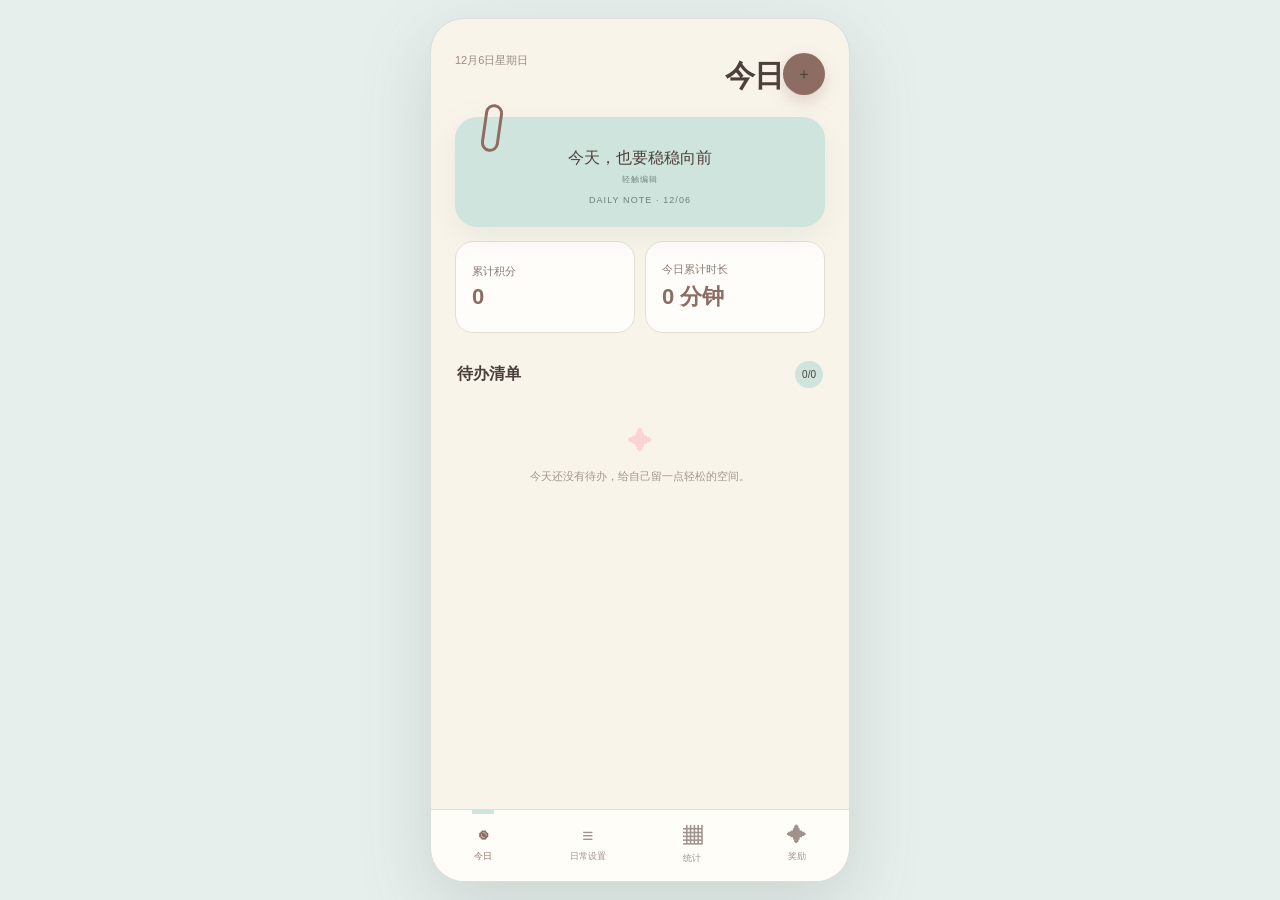
==== v2/index.html @ 13f9fc5c "260905/v2" ====
<!doctype html>
<html lang="zh-CN">
  <head>
    <meta charset="UTF-8" />
    <meta name="viewport" content="width=device-width, initial-scale=1.0" />
    <title>林克斯日记</title>
    <script type="module" crossorigin src="/assets/v2-Biqvno_v.js"></script>
    <link rel="stylesheet" crossorigin href="/assets/v2-DLV_UTgI.css">
  </head>
  <body>
    <div id="root"></div>
  </body>
</html>
---- assets/v2-DLV_UTgI.css ----
:root{--blue:#25b9d6;--ink:#17191d;--line:#e5e9ec;--pink:#ff4d7d}*{box-sizing:border-box}body{color:var(--ink);background:#eef3f5;margin:0;font-family:PingFang SC,Microsoft YaHei,sans-serif}main{place-items:center;min-height:100vh;padding:20px;display:grid}.phone{background:#fff;border:1px solid #b9c1c7;border-radius:34px;width:min(430px,100%);height:min(900px,100vh - 40px);min-height:680px;position:relative;overflow:hidden;box-shadow:0 25px 70px #14374424}.status{z-index:4;justify-content:space-between;height:32px;padding:10px 23px 0;font-size:11px;font-weight:700;display:flex;position:relative}.screen{scrollbar-width:none;height:calc(100% - 70px);padding:22px 22px 40px;position:relative;overflow:auto}.screen::-webkit-scrollbar{display:none}header{z-index:3;justify-content:space-between;height:42px;display:flex;position:relative}h1{margin:0;font-size:20px}h2{font-size:13px}.date{align-items:end;gap:9px;margin:5px 0 20px;display:flex}.date b{font-size:31px;font-weight:500}.date span{margin-bottom:6px;font-size:11px}.torn{filter:drop-shadow(0 5px 5px #1112);clip-path:polygon(0 5%,5% 0,12% 4%,20% 0,29% 4%,38% 0,48% 4%,58% 0,68% 4%,78% 0,88% 4%,100% 0,99% 95%,91% 100%,82% 96%,72% 100%,61% 96%,50% 100%,39% 96%,28% 100%,17% 96%,7% 100%,0 95%);background:#fff;margin:0 5px 24px;padding:14px 28px;position:relative}.torn input{text-align:center;border:0;outline:0;width:100%;font-size:15px}.torn>i{border:3px solid #80868b;border-radius:12px;width:17px;height:48px;position:absolute;top:-17px;right:8px;transform:rotate(8deg);box-shadow:1px 1px 2px #0003}.torn>i:after{content:"";border:1px solid #aeb3b6;border-radius:9px;position:absolute;inset:4px 3px 10px}.stats{grid-template-columns:1fr 1fr;margin-bottom:24px;display:grid}.stats>div{padding:0 12px;font-size:10px}.stats>div+div{border-left:1px solid var(--line)}.stats strong{color:var(--blue);margin-top:5px;font-size:27px;display:block}.stats small{color:#8e949b;font-size:11px}.tip{color:#999;margin:0 0 5px;font-size:9px}.swipe{position:relative;overflow:hidden}.swipe>.edit{left:0;background:var(--blue);color:#fff;border:0;width:62px;position:absolute;inset-block:0}.swipe>div{background:#fff;transition:all .2s;position:relative}.swipe .move{transform:translate(62px)}.task{border-top:1px solid var(--line);grid-template-columns:25px 1fr 58px 27px;align-items:center;min-height:43px;font-size:10px;display:grid}.task>b{font-size:12px}.task>button{color:#fff;background:#fff;border:1px solid #aeb6bb;width:17px;height:17px;padding:0}.task>button.checked{background:var(--blue);border-color:var(--blue)}.task em{font-style:normal}.strike{color:#999;text-decoration:line-through}.primary{background:var(--blue);color:#fff;border:0;width:100%;padding:13px;font-weight:600}.tornbtn{clip-path:polygon(0 4%,4% 0,10% 3%,17% 0,24% 3%,31% 0,38% 3%,45% 0,52% 3%,59% 0,66% 3%,73% 0,80% 3%,87% 0,94% 3%,100% 0,99% 96%,92% 100%,84% 97%,76% 100%,68% 97%,60% 100%,52% 97%,44% 100%,36% 97%,28% 100%,20% 97%,12% 100%,5% 97%,0 100%);margin-top:16px}nav{border-top:1px solid var(--line);z-index:10;height:70px;padding-bottom:max(4px,env(safe-area-inset-bottom));background:#fff;grid-template-columns:repeat(5,1fr);display:grid;position:absolute;bottom:0;left:0;right:0}nav button{background:#fff;border:0;padding:8px 0;font-size:8px;position:relative}nav b,nav span{display:block}nav b{margin-bottom:3px;font-size:17px}nav .on{color:#079ab8}nav .on:before{content:"";background:var(--blue);height:4px;position:absolute;top:0;left:34%;right:34%}aside{color:#667178;font-size:10px;position:fixed;bottom:8px;left:16px}aside b,aside span{display:block}.month{justify-content:space-between;margin:12px 0 16px;display:flex}.cal{grid-template-columns:repeat(7,1fr);gap:4px;display:grid}.cal small{text-align:center;font-size:10px}.cal button{background:#fff;border:0;border-radius:50%;height:38px;font-size:11px;position:relative}.cal button.picked{background:var(--blue);color:#fff}.cal button i{background:var(--blue);border-radius:50%;width:4px;height:4px;position:absolute;bottom:4px;left:50%}.mesh{background-color:#fff8;background-image:radial-gradient(#99a1a8 1.2px,#0000 1.2px);background-size:7px 7px;border:1px solid #dce1e577;box-shadow:0 4px 8px #16222c12}.calendarMesh{width:72px;height:34px;position:absolute;top:65px;right:0;transform:rotate(22deg)}.daycard{border:1px solid var(--line);grid-template-columns:1.4fr .8fr;margin-top:28px;padding:15px;display:grid;box-shadow:0 5px 12px #0001}.daycard section+section{border-left:1px solid var(--line);padding-left:13px}.daycard p{font-size:10px}.daycard small,.daycard strong,.daycard b{display:block}.daycard strong{color:var(--blue);margin:4px 0 13px;font-size:27px}.ghost,.blueText{color:#079ab8;background:0 0;border:0}.labels{padding:10px;font-size:9px}.memo{clip-path:polygon(0 2%,97% 0,100% 14%,98% 30%,100% 48%,98% 64%,100% 82%,98% 100%,1% 98%);background:#fff;border:1px solid #dce3e7;grid-template-columns:1.2fr .65fr .9fr .4fr;align-items:center;min-height:51px;padding:10px;display:grid;box-shadow:0 3px 5px #0001}.memo b{font-size:11px}.memo span,.memo em{font-size:9px;font-style:normal}.collage{grid-template-rows:1fr 1fr;grid-template-columns:1.04fr 1fr;gap:10px;height:280px;display:grid;position:relative}.photo{color:#079ab8;background:#fafcfd 50%/cover;border:1px solid #d9dfe3;place-items:center;font-size:11px;display:grid;position:relative;box-shadow:0 4px 8px #27384118}.photo input{opacity:0;position:absolute;inset:0}.portrait{grid-row:1/3}.weekMesh{width:68px;height:30px;position:absolute;top:-13px;right:-7px;transform:rotate(30deg)}.collage>i{color:var(--pink);font-size:29px;font-style:normal;position:absolute;bottom:-10px;left:45%}.notes h2{border-bottom:1px solid var(--line);padding-bottom:9px}.notes h2 strong{color:var(--blue);margin-left:8px;font-size:22px}.note{border-bottom:1px solid var(--line);padding:7px 0}.note b{font-size:11px}.note p{margin:3px 0;font-size:10px;line-height:1.6}.reward{min-height:100%;position:relative}.rewardBg{background:#f6f8f9 50%/cover;position:absolute;inset:-16px -22px -40px;transform:scale(1.04)}.reward>:not(.rewardBg){position:relative}.score{-webkit-backdrop-filter:blur(1px);backdrop-filter:blur(1px);background:#ffffff58;border:1px solid #d8e0e4;margin:8px 0 17px;padding:16px 20px;box-shadow:inset 1px 1px 2px #fff,0 5px 13px #1a2b3516}.score small,.score strong{display:block}.score strong{color:#079ab8;font-size:38px}.ticket{clip-path:polygon(0 8%,2% 0,98% 0,100% 8%,98% 18%,100% 28%,98% 38%,100% 48%,98% 58%,100% 68%,98% 78%,100% 88%,98% 100%,2% 100%,0 92%,2% 82%,0 72%,2% 62%,0 52%,2% 42%,0 32%,2% 22%,0 12%);filter:drop-shadow(0 3px 4px #0002);background-color:#fff;background-image:radial-gradient(#111 1.5px,#0000 1.5px);background-size:9px 9px;margin:10px 0;padding:8px 12px}.ticket>div{background:#fff;border:1px solid #111;grid-template-columns:1fr auto;padding:10px 13px;display:grid}.ticket b{font-size:13px}.ticket span{grid-column:1;font-size:9px}.ticket button{background:var(--blue);color:#fff;border:0;grid-area:1/2/3;padding:8px 13px}.ticket button:disabled{background:#c8d2d6}.redeemed{border:0;border-top:1px solid var(--line);background:#fffa;justify-content:space-between;width:100%;padding:13px 5px;display:flex}.overlay{-webkit-backdrop-filter:blur(4px);backdrop-filter:blur(4px);z-index:100;background:#0d1a2455;justify-content:center;align-items:flex-end;padding:12px;display:flex;position:fixed;inset:0}.sheet{background:#fff;border-radius:20px 20px 7px 7px;width:min(430px,100%);padding:23px}.sheet .x{float:right;background:0 0;border:0;font-size:25px}.sheet label{gap:7px;margin:15px 0;font-size:12px;display:grid}.sheet input{accent-color:var(--blue)}.sheet small{color:#777}.upload{border:1px solid var(--blue);color:#079ab8;place-items:center;height:55px;position:relative;display:grid!important}.upload input{opacity:0;position:absolute;inset:0}@media (width<=600px){main{background:#fff;padding:0}.phone{width:100%;height:100dvh;min-height:0;box-shadow:none;border:0;border-radius:0}aside{display:none}.screen{padding-inline:18px}.collage{height:36vh;max-height:300px}}.routineDate{color:#7b8d92;margin:2px 0 8px;font-size:12px}.routineAdd{background:var(--blue);color:#fff;border:0;border-radius:13px;padding:9px 13px;font-weight:700;box-shadow:0 5px 12px #25b9d633}.routinePanel{background:#fff;border:1px solid #dfe7ea;border-radius:20px;margin-top:18px;padding:18px 16px;box-shadow:0 8px 24px #1437440b}.routinePanel>h2{margin:0 0 5px;font-size:16px}.routinePanel>p{color:#849297;margin:0 0 14px;font-size:10px}.routineSwipe{border-radius:14px;margin:11px 0;position:relative;overflow:hidden}.routineActions{display:flex;position:absolute;top:0;bottom:0;right:0}.routineActions button{color:#fff;border:0;width:60px}.routineActions button:first-child{background:#4aaee8}.routineActions button:last-child{background:#e97398}.routineCard{z-index:1;background:#fff;border:1px solid #dfe6e8;border-radius:14px;min-height:82px;padding:17px 38px 15px 17px;transition:transform .2s;position:relative;box-shadow:0 2px 7px #17323f0a}.routineOpen{transform:translate(-120px)}.routineCard b{font-size:15px;display:block}.routineCard b small{color:#0a9fbd;margin-left:8px;font-size:9px;font-weight:500}.routineCard span{color:#7f8c91;margin-top:9px;font-size:10px;display:block}.routineCard i{color:#35484e;font-size:20px;font-style:normal;position:absolute;top:31px;right:13px}.deadlineTag{color:#079ab8;background:#e9f8fb;border-radius:7px;margin-left:6px;padding:2px 5px;font-size:8px;display:inline-block}.noRecord{color:#8a969a;text-align:center;grid-column:1/3;padding:24px 4px;font-size:11px}.cal button i.hasSeen{background:#aeb9bd}.cal button i.hasDone{background:var(--pink)}.empty{text-align:center;color:#8a969a;padding:30px 0;font-size:11px}.typeTabs{grid-template-columns:1fr 1fr;gap:8px;margin:13px 0;display:grid}.typeTabs button{background:#fff;border:1px solid #d7e1e5;border-radius:10px;padding:11px}.typeTabs button.activeType{border-color:var(--blue);color:#078fa9;background:#eaf9fc}.sheet input{width:100%;font:inherit;border:1px solid #d9e2e5;border-radius:9px;padding:10px}.formRow{grid-template-columns:1fr 1fr;gap:10px;display:grid}.dayPick{grid-template-columns:repeat(7,1fr);gap:5px;display:grid}.dayPick button{aspect-ratio:1;background:#fff;border:1px solid #d7e1e5;border-radius:50%;font-size:10px}.dayPick button.selectedDay{background:var(--blue);border-color:var(--blue);color:#fff}.rewardTitle{justify-content:space-between;align-items:center;display:flex}.rewardTitle button{background:var(--blue);color:#fff;border:0;border-radius:50%;width:30px;height:30px}.todaySwipe{border-top:1px solid var(--line);position:relative;overflow:hidden}.todaySwipe+.todaySwipe{border-top:0}.todayActions{display:flex;position:absolute;top:0;bottom:0;right:0}.todayActions button{color:#fff;border:0;width:60px}.todayActions button:first-child{background:#4aaee8}.todayActions button:last-child{background:#e97398}.todayTask{z-index:1;border-top:0;transition:transform .2s}.doneTask{color:#a2abb0;opacity:.68;text-decoration:line-through}.calendarPage{min-height:100%;position:relative}.calendarBg{pointer-events:none;background:#f8fbfc 50%/cover no-repeat;position:absolute;inset:-16px -22px -40px;transform:scale(1.04)}.calendarContent{position:relative}.calendarContent .cal,.calendarContent .daycard,.timeStats{-webkit-backdrop-filter:blur(2px);backdrop-filter:blur(2px);background:#ffffffd9}.timeStats{border:1px solid #dfe7ea;margin-top:14px;padding:14px 16px;box-shadow:0 5px 12px #0001}.timeStats h2{margin:0 0 9px}.timeStats>div{border-top:1px solid var(--line);justify-content:space-between;padding:8px 0;font-size:10px;display:flex}.timeStats p{color:#819096;font-size:10px;line-height:1.6}.checkRow{align-items:center;grid-template-columns:auto 1fr!important;gap:9px!important;display:flex!important}.checkRow input{height:18px;width:18px!important}.doneRewards{margin-top:16px}.redeemedToggle{background:#ffffffb8;border:0;border-top:1px solid #dfe5e8;justify-content:space-between;width:100%;padding:13px 6px;display:flex}.redeemedTicket{filter:grayscale();opacity:.48}.redeemedTicket b{text-decoration:line-through}.backup{-webkit-backdrop-filter:blur(3px);backdrop-filter:blur(3px);background:#ffffffc9;border:1px solid #dce5e8;margin:24px 0 12px;padding:16px}.backup h2{margin:0 0 6px}.backup p{color:#718087;font-size:10px;line-height:1.6}.backup>div{grid-template-columns:1fr 1fr;gap:8px;display:grid}.backup button,.backup label{border:1px solid var(--blue);color:#078fa9;text-align:center;background:#fff;padding:10px;font-size:10px;position:relative}.backup label input{opacity:0;width:100%;position:absolute;inset:0}.reward{padding-bottom:20px}.todaySwipe{border:0;border-radius:14px;margin:9px 0}.todayTask{background:#fff;border-radius:14px;width:100%;min-height:56px;padding-inline:10px;box-shadow:0 2px 7px #17323f0a;border:1px solid #dfe6e8!important}.todayActions{border-radius:0 14px 14px 0;overflow:hidden}.todayOpen{transform:translate(-120px)}.daycard,.score,.backup,.timeStats,.cal{border-radius:16px}.photo{border-radius:14px;overflow:hidden}.upload,.notes,.rewardTitle{border-radius:12px}.primary:not(.tornbtn){border-radius:11px}.bgActions{grid-template-columns:1fr 1.5fr;gap:8px;margin-top:14px;display:grid}.bgActions .primary{margin:0}.resetBg{color:#64757c;background:#fff;border:1px solid #cfdce1;border-radius:11px;font-weight:600}.sheet{border-radius:20px}.routineActions{border-radius:0 14px 14px 0;overflow:hidden}.todayActions,.routineActions{z-index:0}.todayTask{z-index:2;position:relative}.routineCard{z-index:2}.cal button{aspect-ratio:1;border-radius:50%;justify-self:center;width:36px;height:36px;padding:0}.daycard{grid-template-columns:minmax(0,1fr) minmax(0,1fr);align-items:start;gap:0}.daycard section{min-width:0}.daycard section h2{margin:0 0 10px;font-size:11px}.daycard section+section{height:100%;padding-left:16px}.daycard section+section strong{margin-top:0}.todayTask,.routineCard{touch-action:pan-y;-webkit-user-select:none;user-select:none}.routineCard i{cursor:pointer;z-index:3;margin:-8px;padding:8px}._main_wcapq_1{--mint:#cfe4dd;--cream:#f9f4ea;--pink:#fcd3d5;--brown:#8d6c63;--ink:#4d403c;--line:#e6ddd5;min-height:100vh;color:var(--ink);background:#e7efec;place-items:center;padding:18px;font-family:PingFang SC,Microsoft YaHei,sans-serif;display:grid}._main_wcapq_1 *{box-sizing:border-box}._main_wcapq_1 button,._main_wcapq_1 input{font:inherit;color:inherit}._phone_wcapq_1{background:var(--cream);border:1px solid #d8dfdc;border-radius:34px;width:min(420px,100%);height:min(880px,100vh - 36px);min-height:650px;position:relative;overflow:hidden;box-shadow:0 24px 70px #5b6e6835}._view_wcapq_1{scrollbar-width:none;height:calc(100% - 72px);padding:34px 24px 56px;overflow:auto}._view_wcapq_1::-webkit-scrollbar{display:none}._header_wcapq_1{margin-bottom:22px}._header_wcapq_1 small{color:#9b8a84;font-size:11px}._header_wcapq_1>div{justify-content:space-between;align-items:center;display:flex}._header_wcapq_1 h1{letter-spacing:-.04em;margin:5px 0 0;font-size:30px}._add_wcapq_1{background:var(--brown);color:#fff;border:0;border-radius:50%;width:42px;height:42px;font-size:24px;box-shadow:0 6px 16px #8d6c6340}._note_wcapq_1{background:var(--mint);border-radius:22px;margin-bottom:14px;padding:30px 20px 22px;position:relative;box-shadow:0 10px 30px #8baaa126}._note_wcapq_1 input{text-align:center;background:0 0;border:0;outline:0;width:100%;font-size:19px;font-weight:700}._note_wcapq_1 small{text-align:center;letter-spacing:.12em;color:#6e7f79;margin-top:9px;font-size:9px;display:block}._note_wcapq_1 i{border:3px solid var(--brown);border-radius:12px;width:18px;height:48px;position:absolute;top:-13px;left:28px;transform:rotate(8deg)}._summary_wcapq_1{grid-template-columns:1fr 1fr;gap:10px;margin-bottom:28px;display:grid}._summary_wcapq_1>div{border:1px solid var(--line);background:#fffdf9;border-radius:18px;flex-direction:column;justify-content:center;min-height:92px;padding:16px;display:flex}._summary_wcapq_1 small,._points_wcapq_1 small,._statsHero_wcapq_1 small{color:#8a7b75;font-size:11px}._summary_wcapq_1 strong{color:var(--brown);margin-top:5px;font-size:22px}._title_wcapq_1{justify-content:space-between;align-items:center;margin:18px 2px 10px;display:flex}._title_wcapq_1 h2{margin:0;font-size:16px}._title_wcapq_1 span{background:var(--mint);border-radius:14px;place-items:center;min-width:27px;height:27px;padding:0 7px;font-size:10px;display:grid}._list_wcapq_1{gap:10px;display:grid}._swipe_wcapq_1{border-radius:18px;position:relative;overflow:hidden}._actions_wcapq_1{right:0;display:flex;position:absolute;inset-block:0}._actions_wcapq_1 button{color:#fff;border:0;width:60px}._actions_wcapq_1 button:first-child{background:#8bbdb1}._actions_wcapq_1 button:last-child{background:#d9969a}._row_wcapq_1{z-index:1;border:1px solid var(--line);touch-action:pan-y;-webkit-user-select:none;user-select:none;background:#fffdf9;border-radius:18px;grid-template-columns:28px 1fr 14px;align-items:center;gap:7px;min-height:76px;padding:15px 14px;transition:transform .2s;display:grid;position:relative}._row_wcapq_1._open_wcapq_1{transform:translate(-120px)}._row_wcapq_1._done_wcapq_1{opacity:.45}._row_wcapq_1._done_wcapq_1 b,._row_wcapq_1._done_wcapq_1 p{text-decoration:line-through}._row_wcapq_1>._check_wcapq_1{background:#fff;border:1px solid #aa9d98;border-radius:6px;width:20px;height:20px;padding:0}._row_wcapq_1._done_wcapq_1>._check_wcapq_1{background:var(--mint)}._row_wcapq_1>i{font-size:21px;font-style:normal}._name_wcapq_1{align-items:center;gap:7px;display:flex}._name_wcapq_1 b{font-size:14px}._name_wcapq_1 em{color:var(--brown);background:var(--pink);border-radius:8px;padding:3px 6px;font-size:8px;font-style:normal}._row_wcapq_1 p{color:#91847f;margin:7px 0 0;font-size:10px}._panel_wcapq_1{border:1px solid var(--line);background:#fffaf5;border-radius:24px;margin-bottom:14px;padding:18px 14px;box-shadow:0 9px 26px #806c6420}._panel_wcapq_1 ._title_wcapq_1{margin-top:0}._panel_wcapq_1 ._row_wcapq_1{grid-template-columns:1fr 14px;padding-left:16px}._tip_wcapq_1{color:#958883;margin:-4px 2px 13px;font-size:10px}._float_wcapq_1{background:var(--brown);color:#fff;border:0;border-radius:50%;width:54px;height:54px;font-size:30px;position:absolute;bottom:92px;right:24px;box-shadow:0 9px 22px #8d6c6350}._statsHero_wcapq_1{background:var(--mint);border-radius:24px;margin-bottom:14px;padding:22px}._statsHero_wcapq_1 strong{color:var(--brown);font-size:48px;line-height:1;display:block}._statsHero_wcapq_1 span{font-size:11px}._bars_wcapq_1{justify-content:space-between;align-items:end;gap:9px;height:145px;padding:12px 4px 0;display:flex}._bars_wcapq_1>div{flex-direction:column;flex:1;justify-content:end;align-items:center;gap:7px;height:100%;display:flex}._bars_wcapq_1 i{background:var(--mint);border-radius:12px 12px 5px 5px;width:100%;max-width:24px;display:block}._bars_wcapq_1 b{font-size:9px;font-weight:500}._metric_wcapq_1{border-top:1px dashed var(--line);justify-content:space-between;align-items:center;padding:13px 2px;display:flex}._metric_wcapq_1 small,._metric_wcapq_1 b{display:block}._metric_wcapq_1 small{color:#9d8f89;margin-top:4px;font-size:9px}._metric_wcapq_1 strong{font-size:13px}._points_wcapq_1{background:#fff9;border:1px solid #fff;border-radius:24px;margin-bottom:22px;padding:24px;box-shadow:0 10px 26px #806c6420}._points_wcapq_1 strong{color:var(--brown);font-size:48px;display:block}._points_wcapq_1 span{letter-spacing:.2em;font-size:9px}._tickets_wcapq_1{gap:11px;display:grid}._tickets_wcapq_1 article{clip-path:polygon(0 8%,2% 0,98% 0,100% 8%,98% 18%,100% 28%,98% 38%,100% 48%,98% 58%,100% 68%,98% 78%,100% 88%,98% 100%,2% 100%,0 92%,2% 82%,0 72%,2% 62%,0 52%,2% 42%,0 32%,2% 22%,0 12%);background-color:#fff;background-image:radial-gradient(#2e2927 1.5px,#0000 1.8px);background-size:11px 11px;grid-template-columns:1fr auto;align-items:center;min-height:78px;padding:13px;display:grid}._tickets_wcapq_1 article>div{background:#fff;border-radius:10px;padding:11px 12px}._tickets_wcapq_1 b,._tickets_wcapq_1 small{display:block}._tickets_wcapq_1 small{margin-top:5px;font-size:10px}._tickets_wcapq_1 article>button{background:var(--mint);border:0;border-radius:12px;height:44px;margin-left:9px;font-weight:700}._tickets_wcapq_1 article>button:disabled{opacity:.4}._redeemed_wcapq_1,._backup_wcapq_1{border:1px solid var(--line);background:#fffaf5;border-radius:20px;margin-top:18px;overflow:hidden}._redeemed_wcapq_1>button{background:0 0;border:0;justify-content:space-between;width:100%;padding:16px;display:flex}._redeemed_wcapq_1>div{border-top:1px solid var(--line);opacity:.45;justify-content:space-between;padding:12px 16px;display:flex}._backup_wcapq_1{padding:16px}._backup_wcapq_1 b,._backup_wcapq_1 small{display:block}._backup_wcapq_1 small{color:#978984;margin-top:5px;font-size:9px;line-height:1.6}._empty_wcapq_1{text-align:center;color:#a2948e;padding:30px 16px}._empty_wcapq_1 b{color:var(--pink);font-size:24px}._empty_wcapq_1 p{font-size:11px;line-height:1.7}._nav_wcapq_1{z-index:10;-webkit-backdrop-filter:blur(12px);backdrop-filter:blur(12px);border-top:1px solid var(--line);background:#fffdf9ee;grid-template-columns:repeat(4,1fr);height:72px;display:grid;position:absolute;bottom:0;left:0;right:0}._nav_wcapq_1 button{color:#9f928d;background:0 0;border:0;position:relative}._nav_wcapq_1 b,._nav_wcapq_1 span{display:block}._nav_wcapq_1 b{font-size:19px}._nav_wcapq_1 span{font-size:9px}._nav_wcapq_1 ._active_wcapq_1{color:var(--brown)}._nav_wcapq_1 ._active_wcapq_1:before{content:"";background:var(--mint);width:22px;height:4px;position:absolute;top:0;left:50%;transform:translate(-50%)}._overlay_wcapq_1{z-index:100;-webkit-backdrop-filter:blur(5px);backdrop-filter:blur(5px);background:#4d403c55;justify-content:center;align-items:flex-end;padding:12px;display:flex;position:fixed;inset:0}._sheet_wcapq_1{background:var(--cream);border-radius:26px;width:min(420px,100%);padding:24px}._sheetHead_wcapq_1{justify-content:space-between;display:flex}._sheetHead_wcapq_1 h2{margin:0;font-size:23px}._sheetHead_wcapq_1 button{background:var(--pink);border:0;border-radius:50%;width:34px;height:34px;font-size:22px}._sheet_wcapq_1 label{gap:7px;margin:15px 0;font-size:11px;display:grid}._sheet_wcapq_1 input{border:1px solid var(--line);background:#fff;border-radius:12px;width:100%;padding:12px;font-size:16px}._segment_wcapq_1{grid-template-columns:1fr 1fr;gap:8px;margin:18px 0;display:grid}._segment_wcapq_1 button{border:1px solid var(--line);background:#fff;border-radius:12px;padding:11px}._segment_wcapq_1 ._on_wcapq_1{background:var(--mint)}._two_wcapq_1{grid-template-columns:1fr 1fr;gap:9px;display:grid}._days_wcapq_1{grid-template-columns:repeat(7,1fr);gap:5px;display:grid}._days_wcapq_1 button{aspect-ratio:1;border:1px solid var(--line);background:#fff;border-radius:50%}._days_wcapq_1 ._on_wcapq_1{background:var(--brown);color:#fff}._track_wcapq_1{align-items:center;display:flex!important}._track_wcapq_1 input{width:19px}._save_wcapq_1{background:var(--brown);color:#fff;border:0;border-radius:14px;width:100%;padding:13px;font-weight:700}@media (width<=600px){._main_wcapq_1{background:var(--cream);padding:0}._phone_wcapq_1{width:100%;height:100dvh;min-height:0;box-shadow:none;border:0;border-radius:0}._view_wcapq_1{padding:28px 20px 52px}}._float_wcapq_1{place-items:center;line-height:1;display:grid;z-index:60!important;border-radius:50%!important;width:58px!important;height:58px!important;bottom:92px!important;right:22px!important;box-shadow:0 10px 28px #5d484044!important}._actions_wcapq_1{border-radius:0 18px 18px 0;gap:0;overflow:hidden}._actions_wcapq_1 button{margin:0;border-radius:0!important}._panel_wcapq_1 ._row_wcapq_1._open_wcapq_1{border-radius:18px 0 0 18px}._panel_wcapq_1 ._swipe_wcapq_1{isolation:isolate}._float_rp33p_1{z-index:30}._greetingView_rp33p_2{text-align:center;background:0 0;border:0;width:100%;font-size:19px;font-weight:700}._greetingView_rp33p_2 small{color:#72847e;margin-top:5px;font-size:8px;font-weight:400;display:block}._greetingEdit_rp33p_4{grid-template-columns:1fr auto;align-items:center;gap:8px;display:grid}._greetingEdit_rp33p_4 input{border-radius:11px;text-align:left!important;background:#fff!important;border:1px solid #9ebbb2!important;padding:9px 10px!important;font-size:14px!important}._greetingEdit_rp33p_4 button{color:#fff;background:#8d6c63;border:0;border-radius:10px;padding:9px 12px;font-size:11px}._statsHead_rp33p_7{margin-bottom:24px}._statsHead_rp33p_7 h1{margin:0;font-size:32px;line-height:1.35}._statsHead_rp33p_7 p{color:#8e817c;margin:2px 0 0;font-size:12px}._statsTitle_rp33p_8{margin:0 2px 10px;font-size:18px}._longCards_rp33p_9{gap:12px;margin-bottom:32px;display:grid}._longCards_rp33p_9 article{background:#fff;border:1px solid #e2dcd4;border-radius:24px;grid-template-columns:1fr 126px;align-items:center;height:120px;padding:16px;display:grid}._longCards_rp33p_9 b,._longCards_rp33p_9 strong,._longCards_rp33p_9 small,._life_rp33p_11 b,._life_rp33p_11 strong,._life_rp33p_11 small{display:block}._longCards_rp33p_9 b,._life_rp33p_11 b{font-size:14px}._longCards_rp33p_9 strong{margin:3px 0;font-size:28px}._longCards_rp33p_9 small,._life_rp33p_11 small{color:#8e817c;font-size:11px}._spark_rp33p_13{width:118px;height:40px;overflow:visible}._spark_rp33p_13 polyline{fill:none;stroke:currentColor;stroke-width:1.4px;stroke-dasharray:18 8}._spark_rp33p_13 circle{fill:currentColor}._brown_rp33p_14{color:#8d6c63}._mint_rp33p_14{color:#6d9f91}._pink_rp33p_14{color:#cf7f85}._life_rp33p_11{grid-template-columns:1fr 1fr;gap:12px;display:grid}._life_rp33p_11>button{text-align:left;background:#fff;border:1px solid #e2dcd4;border-radius:24px;min-height:130px;padding:16px}._life_rp33p_11 strong{margin:4px 0;font-size:24px}._life_rp33p_11 ._spark_rp33p_13{width:100%;margin-top:10px}._life_rp33p_11 ._dinner_rp33p_17{grid-column:1/3;min-height:82px}._life_rp33p_11 ._dinner_rp33p_17 strong{margin:2px 0 9px;font-size:13px}._dots_rp33p_18{gap:5px;margin-top:10px;display:flex;overflow:hidden}._dots_rp33p_18 i{background:#eeeae5;border-radius:5px;flex:0 0 14px;width:14px;height:14px}._dots_rp33p_18 i._dotOn_rp33p_18{background:#8d6c63}._quick_rp33p_19{max-width:390px}._choices_rp33p_19{grid-template-columns:1fr 1fr;gap:10px;margin-top:20px;display:grid}._choices_rp33p_19 button{background:#fff;border:1px solid #e2dcd4;border-radius:14px;padding:14px}._choices_rp33p_19 button:first-child{background:#cfe4dd}._panel_b5l5h_1{color:#20201f;padding-bottom:30px}._panel_b5l5h_1 button{font:inherit;color:inherit}._heading_b5l5h_1{margin-bottom:22px;position:relative}._heading_b5l5h_1 h1{letter-spacing:-1px;margin:0;font-size:28px}._heading_b5l5h_1 p,._top_b5l5h_1 p{color:#807c77;margin:3px 0;font-size:10px}._heading_b5l5h_1>button:first-child{background:0 0;border:0;margin-right:8px;padding:0;font-size:28px}._heading_b5l5h_1 ._black_b5l5h_1{position:absolute;top:0;right:0}._panel_b5l5h_1 h2{margin:18px 2px 10px;font-size:15px}._panel_b5l5h_1 h3{margin:20px 2px 10px;font-size:13px}._black_b5l5h_1{border:0;border-radius:18px;padding:9px 14px;font-size:11px;color:#fff!important;background:#20201f!important}._invest_b5l5h_1{text-align:left;background:#fff;border:1px solid #e8e3dc;border-radius:22px;grid-template-columns:1fr 125px;align-items:center;width:100%;height:110px;margin-bottom:12px;padding:16px;display:grid}._invest_b5l5h_1 small,._invest_b5l5h_1 strong,._invest_b5l5h_1 p{display:block}._invest_b5l5h_1 small{font-size:11px}._invest_b5l5h_1 strong{margin:4px 0;font-size:24px}._invest_b5l5h_1 p{color:#8f8880;margin:0;font-size:9px}._line_b5l5h_1{color:#d78b61;width:125px;height:50px;overflow:visible}._line_b5l5h_1 polyline{fill:none;stroke:currentColor;stroke-width:1.4px}._life_b5l5h_1{grid-template-columns:1fr 1fr;gap:10px;display:grid}._life_b5l5h_1>button{text-align:left;background:#fff;border:1px solid #e8e3dc;border-radius:22px;min-height:145px;padding:15px}._life_b5l5h_1>button:last-child{grid-column:1/3;min-height:95px}._life_b5l5h_1 b,._life_b5l5h_1 strong,._life_b5l5h_1 small{display:block}._life_b5l5h_1 strong{margin:7px 0;font-size:20px}._life_b5l5h_1 small{color:#8d877f;font-size:9px}._life_b5l5h_1 ._line_b5l5h_1{width:90px;height:35px;margin-top:5px}._dotGrid_b5l5h_1{flex-wrap:wrap;gap:5px;margin-top:12px;display:flex}._dotGrid_b5l5h_1 i{background:#eeeae5;border-radius:4px;width:12px;height:12px}._dotGrid_b5l5h_1 i._filled_b5l5h_1{background:#d9a978}._top_b5l5h_1{align-items:flex-start;gap:8px;margin-bottom:22px;display:flex}._top_b5l5h_1 button{background:0 0;border:0;padding:0;font-size:30px}._top_b5l5h_1 h1{margin:0;font-size:28px}._white_b5l5h_1,._hero3_b5l5h_1,._year_b5l5h_1,._balance_b5l5h_1,._milestone_b5l5h_1,._protect_b5l5h_1,._reward_b5l5h_1,._linkCard_b5l5h_1,._history_b5l5h_1{background:#fff;border:1px solid #e8e3dc;border-radius:22px}._hero3_b5l5h_1{grid-template-columns:repeat(3,1fr);margin-bottom:14px;padding:18px;display:grid}._hero3_b5l5h_1 small{color:#8d877f;font-size:9px}._hero3_b5l5h_1 b{font-size:22px;display:block}._white_b5l5h_1{margin-bottom:18px;padding:17px}._white_b5l5h_1 h3{margin:0 0 10px}._white_b5l5h_1 h3 em{float:right;color:#d28d54;font-style:normal}._white_b5l5h_1 em,._panel_b5l5h_1 em{color:#599278;font-size:9px;font-style:normal}._progress_b5l5h_1{background:#eeeae5;border-radius:5px;height:7px;margin:12px 0 7px;overflow:hidden}._progress_b5l5h_1 i{background:#ca8b56;border-radius:5px;height:100%;display:block}._chips_b5l5h_1{gap:10px;margin-bottom:12px;display:flex}._chips_b5l5h_1 b{background:#f0eeea;border-radius:15px;padding:7px 13px;font-size:9px;font-weight:500}._chips_b5l5h_1 ._chipOn_b5l5h_1{color:#fff;background:#20201f}._muted_b5l5h_1{color:#8d877f;font-size:10px}._big_b5l5h_1{margin:8px 0;font-size:31px;display:block}._big_b5l5h_1 i{font-size:11px;font-style:normal;font-weight:400}._chart_b5l5h_1{background:#fff;border:1px solid #e8e3dc;border-radius:22px;height:170px;margin-bottom:24px;padding:42px 20px}._chart_b5l5h_1 ._line_b5l5h_1{width:100%;height:85px}._history_b5l5h_1{justify-content:space-between;margin-bottom:7px;padding:12px 15px;font-size:10px;display:flex}._year_b5l5h_1{justify-content:space-between;margin-top:22px;padding:18px;font-size:11px;display:flex}._mask_b5l5h_1{z-index:100;background:#19171538;justify-content:center;align-items:center;display:flex;position:absolute;inset:0}._bottomSheet_b5l5h_1{background:#fff;border-radius:28px 28px 0 0;gap:13px;padding:24px 22px 32px;display:grid;position:absolute;bottom:0;left:0;right:0}._bottomSheet_b5l5h_1>i{background:#d7d2cb;border-radius:4px;width:45px;height:4px;margin:-12px auto 2px}._bottomSheet_b5l5h_1 input{background:#faf9f7;border:1px solid #e8e3dc;border-radius:14px;width:100%;margin-top:7px;padding:13px}._bottomSheet_b5l5h_1 button,._return_b5l5h_1{background:#20201f;border:0;border-radius:14px;padding:14px;font-weight:700;color:#fff!important}._balance_b5l5h_1{margin-bottom:22px;padding:18px}._balance_b5l5h_1 small{color:#8d877f;font-size:10px;display:block}._balance_b5l5h_1 strong{margin-right:12px;font-size:34px}._balance_b5l5h_1 span{font-size:10px}._reward_b5l5h_1{justify-content:space-between;align-items:center;margin-bottom:9px;padding:13px 15px;display:flex}._reward_b5l5h_1 b,._reward_b5l5h_1 small{display:block}._reward_b5l5h_1 small{color:#c58951;margin-top:4px;font-size:9px}._reward_b5l5h_1 button{background:#cf8e57;border:0;border-radius:18px;padding:9px 14px;font-size:10px;color:#fff!important}._reward_b5l5h_1 button:disabled{background:#ddd}._linkCard_b5l5h_1{text-align:left;width:100%;margin-top:18px;padding:15px;position:relative}._linkCard_b5l5h_1 b,._linkCard_b5l5h_1 small{display:block}._linkCard_b5l5h_1 small{color:#8d877f;margin-top:4px;font-size:9px}._linkCard_b5l5h_1 span{color:#c58951;position:absolute;top:17px;right:15px}._redeemed_b5l5h_1{background:#d9f3f1;border-radius:22px;margin-top:18px;padding:12px}._redeemed_b5l5h_1>button{text-align:left;background:#fff;border:0;border-radius:17px;width:100%;padding:12px}._redeemed_b5l5h_1 em{float:right}._redeemed_b5l5h_1 p{background:#fff;border-radius:16px;margin:8px 0 0;padding:12px}._redeemed_b5l5h_1 p small{color:#888;display:block}._success_b5l5h_1{text-align:center;background:#fff;border-radius:24px;width:250px;padding:26px}._success_b5l5h_1 i{color:#c58951;background:#f5e8d8;border-radius:50%;place-items:center;width:52px;height:52px;margin:auto;font-size:24px;font-style:normal;display:grid}._success_b5l5h_1 button{background:#20201f;border:0;border-radius:18px;width:100%;padding:11px;color:#fff!important}._milestone_b5l5h_1{margin-bottom:10px;padding:16px;position:relative}._milestone_b5l5h_1 b,._milestone_b5l5h_1 strong,._milestone_b5l5h_1 em,._milestone_b5l5h_1 small{display:block}._milestone_b5l5h_1 strong{margin-top:8px;font-size:18px}._milestone_b5l5h_1 button{background:#78a187;border:0;border-radius:16px;padding:9px 15px;position:absolute;top:45px;right:15px;color:#fff!important}._protect_b5l5h_1{margin-bottom:10px;padding:16px;position:relative}._protect_b5l5h_1 b{font-size:13px}._protect_b5l5h_1 p{color:#8d877f;font-size:9px}._protect_b5l5h_1 button{background:#20201f;border:0;border-radius:14px;padding:11px 16px;color:#fff!important}._protect_b5l5h_1 ._orange_b5l5h_1{background:#cf8e57}._protect_b5l5h_1 span{color:#fff;background:#20201f;border-radius:13px;padding:5px 9px;font-size:8px;position:absolute;top:18px;right:16px}._return_b5l5h_1{width:100%;margin-top:10px}._orange_b5l5h_1{background:#cf8e57!important}._empty_b5l5h_1{text-align:center;color:#999;border:1px dashed #ddd2c7;border-radius:20px;padding:24px}._heading_b5l5h_1{padding-right:54px}._circleAdd_b5l5h_4{border:0;border-radius:50%;width:42px;height:42px;font-size:24px;line-height:1;position:absolute;top:0;right:0;box-shadow:0 7px 18px #201f1d22;color:#fff!important;background:#20201f!important}._investList_b5l5h_5{gap:12px;display:grid}._investSwipe_b5l5h_5{touch-action:pan-y;border-radius:22px;position:relative;overflow:hidden}._investDelete_b5l5h_5{border:0;width:76px;position:absolute;top:0;bottom:0;right:0;color:#fff!important;background:#d79296!important}._invest_b5l5h_1{z-index:1;touch-action:pan-y;margin:0;transition:transform .2s;position:relative}._investOpen_b5l5h_5 ._invest_b5l5h_1{border-radius:22px 0 0 22px;transform:translate(-76px)}._invest_b5l5h_1 ._dotGrid_b5l5h_1{place-content:center flex-end;margin:0}._invest_b5l5h_1 ._dotGrid_b5l5h_1 i{width:10px;height:10px}._fold_b5l5h_5{text-align:left;background:#fff;border:1px solid #e8e3dc;border-radius:18px;width:100%;margin:10px 0 22px;padding:12px 16px;font-size:11px}._fold_b5l5h_5 span{float:right}._chips_b5l5h_1{flex-wrap:wrap}._chips_b5l5h_1 button{background:#f0eeea;border:0;border-radius:15px;padding:7px 13px;font-size:9px}._chips_b5l5h_1 button._chipOn_b5l5h_1{color:#fff;background:#20201f}._weightChart_b5l5h_5{width:100%;height:auto;overflow:visible}._weightChart_b5l5h_5 line{stroke:#d9d2ca;stroke-width:1px}._weightChart_b5l5h_5 polyline{fill:none;stroke:#d77d65;stroke-width:1.6px}._weightChart_b5l5h_5 circle{fill:#d77d65}._weightChart_b5l5h_5 text{fill:#8d877f;font-size:8px}._weightChart_b5l5h_5 ._pointValue_b5l5h_5{fill:#20201f;text-anchor:middle;font-size:7px}._weightChart_b5l5h_5 ._axisDate_b5l5h_5{text-anchor:middle}._life_b5l5h_1 ._weightChart_b5l5h_5{height:58px;margin-top:6px}._life_b5l5h_1>button:first-child{overflow:hidden}._recordButton_b5l5h_5{align-items:center;gap:8px;margin:-54px 0 18px auto;display:flex}._recordButton_b5l5h_5 span:first-child{font-size:18px;line-height:1}._pointSetting_b5l5h_5{background:#f0eeea;border:0;border-radius:12px;margin-top:12px;padding:8px 10px;font-size:9px;display:block}._checkinCta_b5l5h_5{z-index:20;float:right;border:0;border-radius:50%;width:86px;height:86px;padding:12px;font-size:11px;position:sticky;bottom:8px;box-shadow:0 9px 25px #20201f44;color:#fff!important;background:#20201f!important}._checkinCta_b5l5h_5._checked_b5l5h_5{background:#78a187!important}._bottomSheet_b5l5h_1 select{background:#faf9f7;border:1px solid #e8e3dc;border-radius:14px;width:100%;margin-top:7px;padding:13px}._milestoneHead_b5l5h_5{grid-template-columns:26px 1fr auto;align-items:start;gap:8px;padding-right:0;display:grid}._milestoneHead_b5l5h_5>button:first-child{position:static}._milestoneHead_b5l5h_5 ._black_b5l5h_1{white-space:nowrap;position:static}._milestoneHead_b5l5h_5 h1{font-size:25px}._milestone_b5l5h_1{padding-right:92px}._milestone_b5l5h_1 ._progress_b5l5h_1,._milestone_b5l5h_1>small{margin-right:-76px}._milestone_b5l5h_1 button{z-index:2;top:50%;transform:translateY(-50%)}._milestone_b5l5h_1 button:active{transform:translateY(-50%)scale(.97)}@media (width<=380px){._milestoneHead_b5l5h_5 h1{font-size:22px}._milestoneHead_b5l5h_5{grid-template-columns:22px 1fr}._milestoneHead_b5l5h_5 ._black_b5l5h_1{grid-column:2;justify-self:start;margin-top:7px}._checkinCta_b5l5h_5{width:78px;height:78px}}
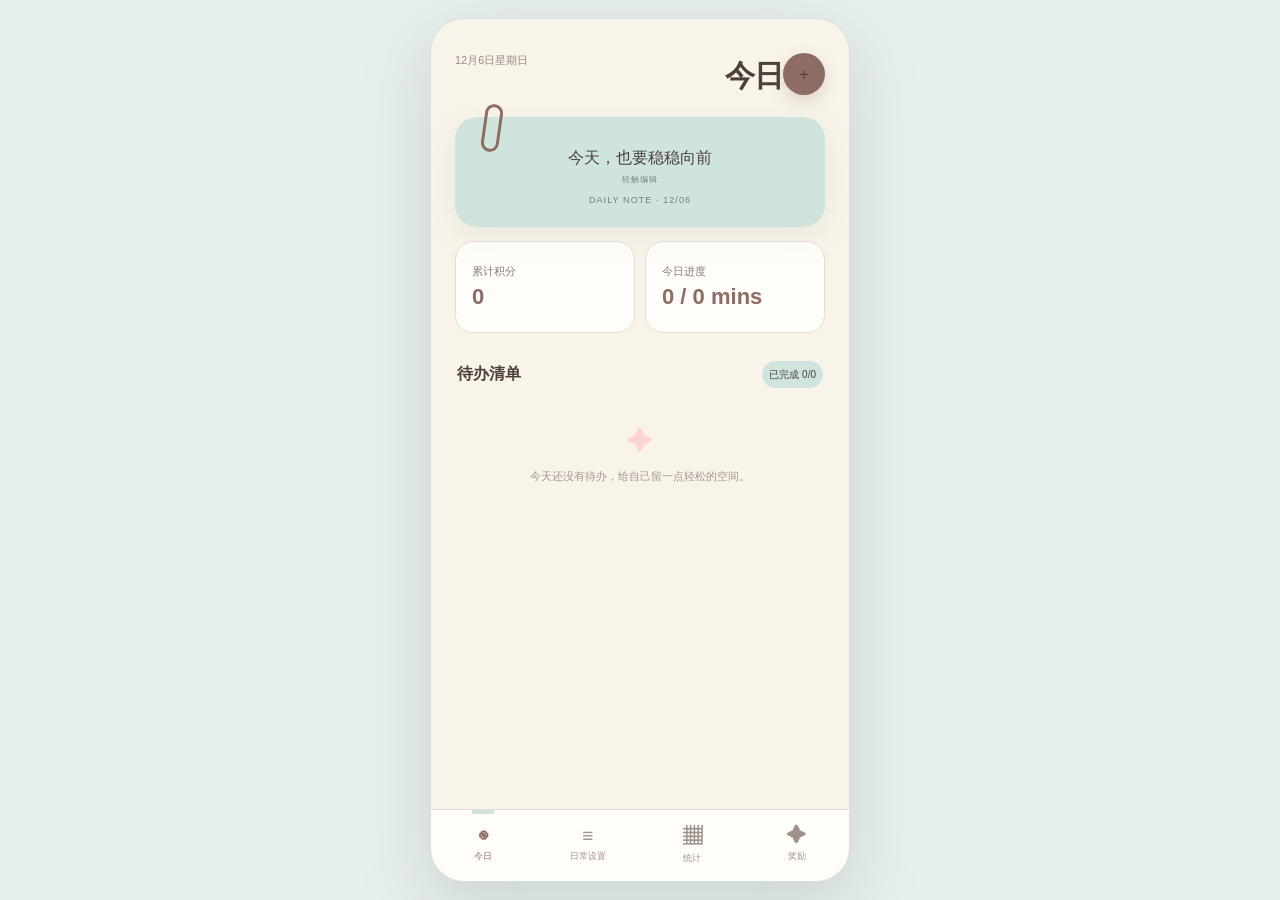
==== commit 43403edb: "26/9/9 更新 今日tab ：进度用 不用累积时长，用42 /70mins这种形式。完成了几个任务的形式。  统计里面的体重 ，数据只能保留最新的五天。应该是可以保存所有数据，并且趋势图应该也" ====
--- a/v2/index.html
+++ b/v2/index.html
@@ -4,7 +4,7 @@
     <meta charset="UTF-8" />
     <meta name="viewport" content="width=device-width, initial-scale=1.0" />
     <title>林克斯日记</title>
-    <script type="module" crossorigin src="/assets/v2-Biqvno_v.js"></script>
+    <script type="module" crossorigin src="/assets/v2-DiQjpwU0.js"></script>
     <link rel="stylesheet" crossorigin href="/assets/v2-DLV_UTgI.css">
   </head>
   <body>
